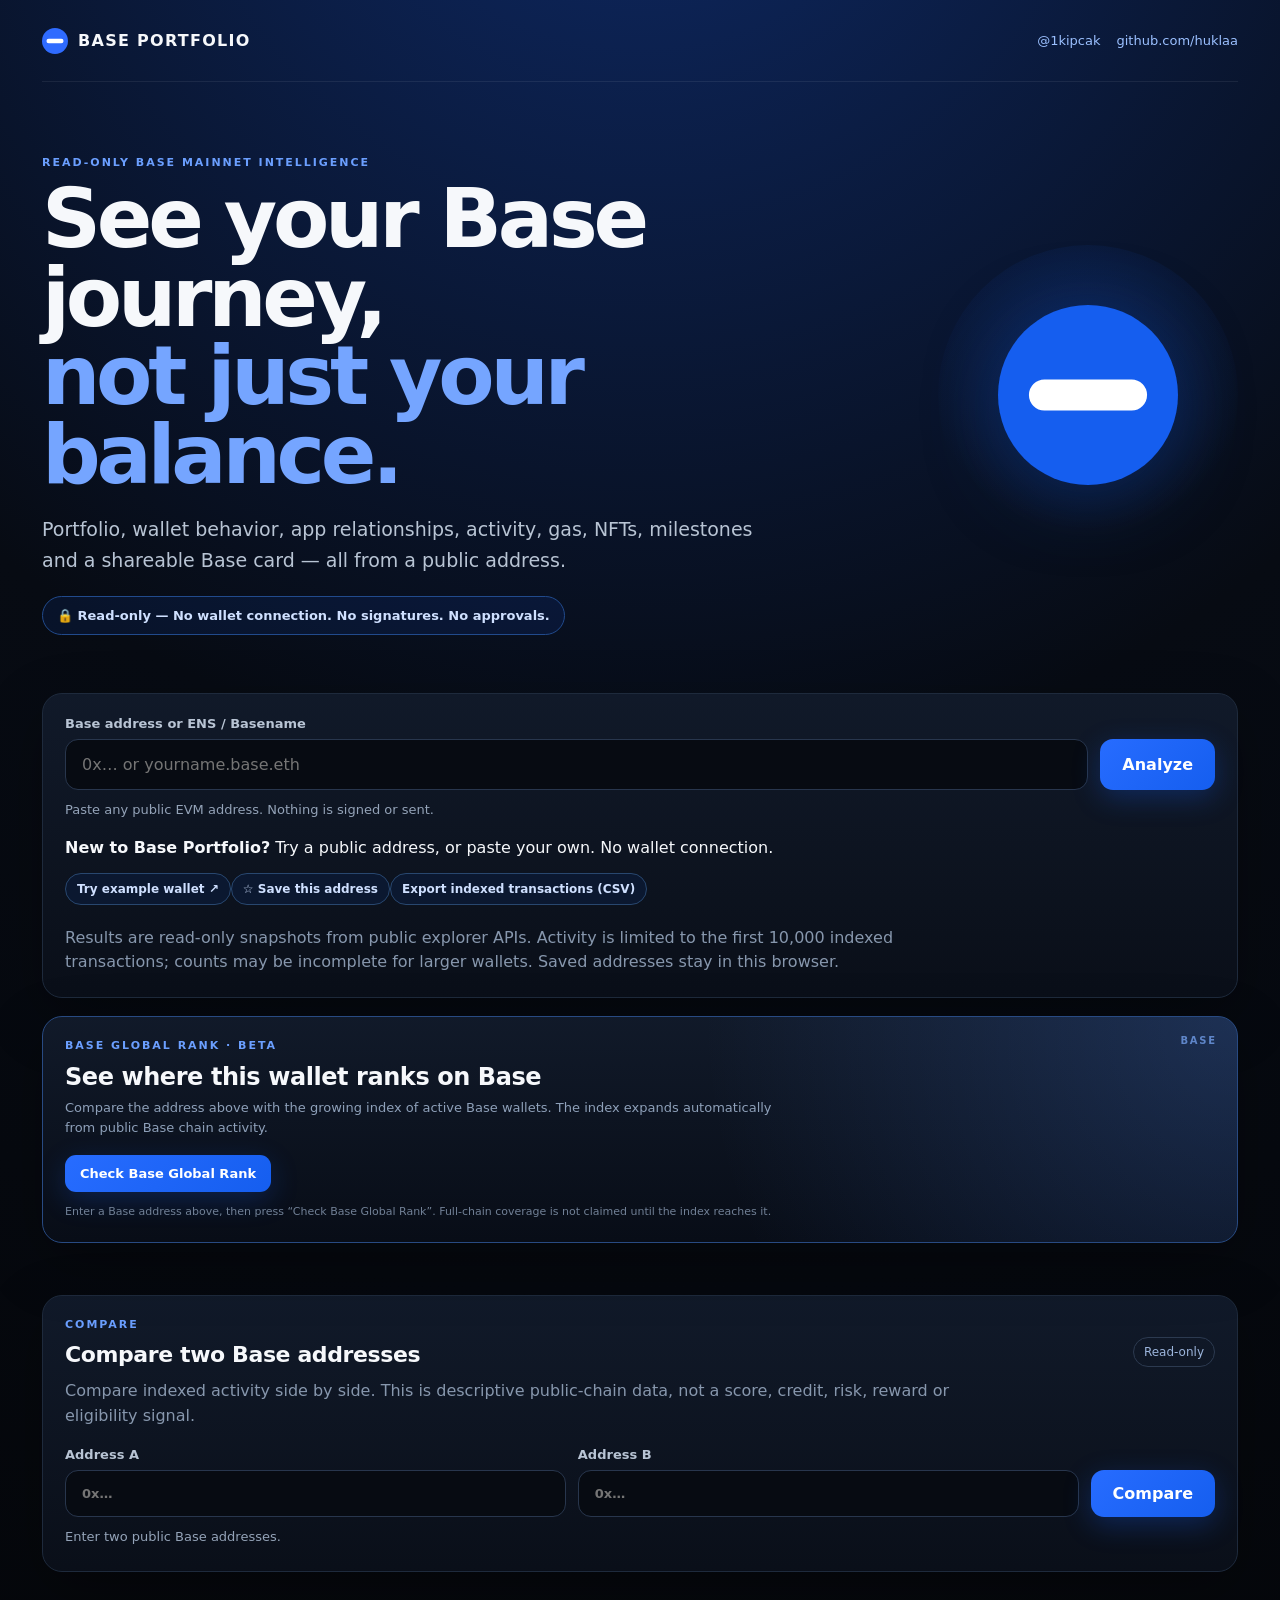
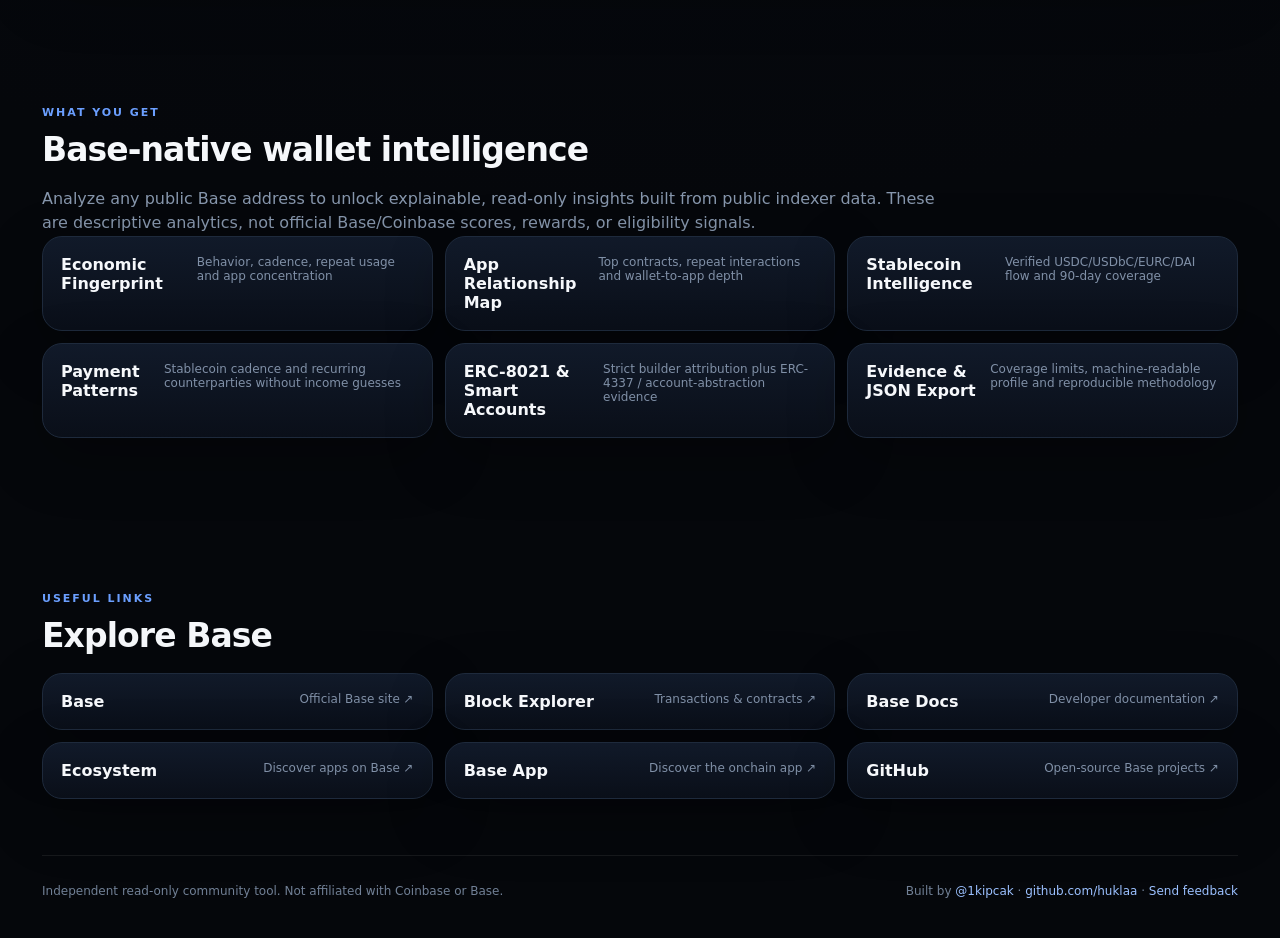
==== index.html @ 278ee993 "Enforce API deadlines even when fetch ignores cancellation" ====
<!doctype html>
<html lang="en">
<head>
  <meta charset="utf-8" />
  <meta name="viewport" content="width=device-width,initial-scale=1,viewport-fit=cover" />
  <meta name="color-scheme" content="dark" />
  <meta name="theme-color" content="#06090f" />
  <meta name="description" content="A read-only Base mainnet portfolio, activity and wallet-behavior explorer. No wallet connection, signatures, approvals, or transactions." />
<meta name="base:app_id" content="6a8c312c39d7d26f4bad1a4f" />
  <link rel="canonical" href="https://base-portfolio.xyz/" />
  <meta property="og:type" content="website" />
  <meta property="og:site_name" content="Base Portfolio" />
  <meta property="og:title" content="Base Portfolio — Your wallet. A clearer view." />
  <meta property="og:description" content="Read-only Base wallet analytics, tokenized stocks, DeFi positions, activity and economic fingerprint. No wallet connection required." />
  <meta property="og:url" content="https://base-portfolio.xyz/" />
  <meta property="og:image" content="https://opengraph.githubassets.com/1/huklaa/base-portfolio" />
  <meta property="og:image:width" content="1200" />
  <meta property="og:image:height" content="600" />
  <meta name="twitter:image" content="https://opengraph.githubassets.com/1/huklaa/base-portfolio" />
  <meta name="twitter:card" content="summary_large_image" />
  <meta name="twitter:title" content="Base Portfolio — Your wallet. A clearer view." />
  <meta name="twitter:description" content="Explore any public Base address, without connecting a wallet." />
  <title>Base Portfolio Explorer</title>
<link rel="stylesheet" href="./styles.css?v=20260821-1" />
  <link rel="stylesheet" href="./mobile.css?v=20260821-1" />
</head>
<body>
  <div class="page-shell">
    <header class="topbar">
      <a class="brand" href="./" aria-label="Base Portfolio Explorer home"><span class="base-mark" aria-hidden="true"><svg viewBox="0 0 32 32" focusable="false"><circle cx="16" cy="16" r="16" fill="currentColor"/><rect x="5.5" y="13.25" width="21" height="5.5" rx="2.75" fill="#ffffff"/></svg></span><span>BASE PORTFOLIO</span></a>
      <div class="creator-links">
        <a href="https://x.com/1kipcak" target="_blank" rel="noreferrer">@1kipcak</a>
        <a href="https://github.com/huklaa" target="_blank" rel="noreferrer">github.com/huklaa</a>
      </div>
    </header>

    <main>
      <section class="hero">
        <div class="hero-copy">
          <div class="eyebrow">READ-ONLY BASE MAINNET INTELLIGENCE</div>
          <h1>See your Base journey,<br><span>not just your balance.</span></h1>
          <p class="lead">Portfolio, wallet behavior, app relationships, activity, gas, NFTs, milestones and a shareable Base card — all from a public address.</p>
          <div class="trust-pill">🔒 Read-only — No wallet connection. No signatures. No approvals.</div>
        </div>
        <div class="hero-mark" aria-hidden="true"><svg class="hero-glyph" viewBox="0 0 32 32" focusable="false"><circle cx="16" cy="16" r="16" fill="currentColor"/><rect x="5.5" y="13.25" width="21" height="5.5" rx="2.75" fill="#ffffff"/></svg></div>
      </section>

      <section class="search-panel card">
        <label for="addressInput">Base address</label>
        <div class="search-row">
          <input id="addressInput" autocomplete="off" autocapitalize="none" autocorrect="off" spellcheck="false" inputmode="text" enterkeyhint="search" placeholder="0x…" aria-label="Base address" />
          <button id="analyzeBtn" class="primary">Analyze</button>
        </div>
        <div id="status" class="status">Paste any public EVM address. Nothing is signed or sent.</div>
      </section>

      <section class="tools-section" aria-labelledby="featureShowcaseTitle">
        <div class="section-heading"><div><div class="eyebrow">WHAT YOU GET</div><h2 id="featureShowcaseTitle">Base-native wallet intelligence</h2></div></div>
        <p class="section-intro">Analyze any public Base address to unlock explainable, read-only insights built from public indexer data. These are descriptive analytics, not official Base/Coinbase scores, rewards, or eligibility signals.</p>
        <div class="tools-grid">
          <article class="tool card"><strong>Economic Fingerprint</strong><span>Behavior, cadence, repeat usage and app concentration</span></article>
          <article class="tool card"><strong>App Relationship Map</strong><span>Top contracts, repeat interactions and wallet-to-app depth</span></article>
          <article class="tool card"><strong>Stablecoin Intelligence</strong><span>Verified USDC/USDbC/EURC/DAI flow and 90-day coverage</span></article>
          <article class="tool card"><strong>Payment Patterns</strong><span>Stablecoin cadence and recurring counterparties without income guesses</span></article>
          <article class="tool card"><strong>ERC-8021 & Smart Accounts</strong><span>Strict builder attribution plus ERC-4337 / account-abstraction evidence</span></article>
          <article class="tool card"><strong>Evidence & JSON Export</strong><span>Coverage limits, machine-readable profile and reproducible methodology</span></article>
        </div>
      </section>

      <section id="dashboard" class="dashboard hidden">
        <div class="section-heading">
          <div><div class="eyebrow">OVERVIEW</div><h2>Your Base snapshot</h2></div>
          <a id="explorerAddress" class="text-link" target="_blank" rel="noreferrer">Open in explorer ↗</a>
        </div>

        <div class="metric-grid">
          <article class="metric card"><span>Portfolio value</span><strong id="portfolioValue">—</strong><small id="portfolioSub">ETH + priced ERC-20</small></article>
          <article class="metric card"><span>Activity score</span><strong id="activityScore">—</strong><small id="activityLevel">Independent heuristic</small></article>
          <article class="metric card"><span>Transactions</span><strong id="txCount">—</strong><small>Up to 10,000 indexed txs</small></article>
          <article class="metric card"><span>Active days</span><strong id="activeDays">—</strong><small id="firstSeen">First activity —</small></article>
          <article class="metric card"><span>Contracts used</span><strong id="contractsUsed">—</strong><small>Unique contract destinations</small></article>
          <article class="metric card"><span>Estimated gas spent</span><strong id="gasSpent">—</strong><small id="gasUsd">Historical ETH amount</small></article>
        </div>

        <article class="card section-card fingerprint-card">
          <div class="card-head">
            <div><div class="eyebrow">BASE ECONOMIC FINGERPRINT</div><h3>How this wallet actually behaves</h3></div>
            <span id="walletArchetype" class="archetype-badge">—</span>
          </div>
          <p class="section-intro">An explainable, Base-native behavior profile derived only from public transaction history. It is not a credit, risk, reputation, reward or eligibility score.</p>
          <div class="fingerprint-layout">
            <div id="fingerprintBars" class="fingerprint-bars"></div>
            <div class="fingerprint-stats">
              <div><span>Repeat contract rate</span><strong id="repeatContractRate">—</strong><small>How often the wallet returns to apps it already used</small></div>
              <div><span>Top-app concentration</span><strong id="contractConcentration">—</strong><small>Share of contract interactions going to the #1 destination</small></div>
              <div><span>Activity cadence</span><strong id="activityCadence">—</strong><small>Average active days per month since first seen</small></div>
              <div><span>ERC-8021 signals</span><strong id="builderCodeSignals">—</strong><small>Strict exact-marker attribution transactions</small></div>
            </div>
          </div>
          <div class="fingerprint-bottom">
            <div><div class="eyebrow">EXPLAINABLE INSIGHTS</div><div id="economicInsights" class="insight-list"></div></div>
            <div><div class="eyebrow">APP RELATIONSHIP MAP</div><div id="appRelationships" class="relationship-list"></div></div>
          </div>
        </article>

        <div class="two-col">
          <article class="card section-card"><div class="card-head"><div><div class="eyebrow">PORTFOLIO</div><h3>Token breakdown</h3></div><span id="tokenCount" class="badge">0 assets</span></div><div id="tokenBreakdown" class="token-list"></div></article>
          <article class="card section-card"><div class="card-head"><div><div class="eyebrow">ALLOCATION</div><h3>Cost basis & target</h3></div></div><div class="form-grid"><label>Optional cost basis (USD)<input id="costBasis" type="number" min="0" step="0.01" placeholder="e.g. 1500" /></label><label>Target stablecoin allocation (%)<input id="targetStable" type="number" min="0" max="100" step="1" value="30" /></label></div><div class="allocation-stats"><div><span>P / L</span><strong id="pnlValue">—</strong></div><div><span>Current stablecoin share</span><strong id="stableShare">—</strong></div><div><span>Target difference</span><strong id="targetDiff">—</strong></div></div></article>
        </div>

        <article class="card section-card"><div class="card-head"><div><div class="eyebrow">WALLET ACTIVITY</div><h3>Latest Base transactions</h3></div><span class="badge">Latest 20</span></div><div class="activity-filters" id="activityFilters" aria-label="Transaction type filters"><button class="filter-btn active" data-filter="All" type="button">All</button><button class="filter-btn" data-filter="Transfer" type="button">Transfer</button><button class="filter-btn" data-filter="Swap" type="button">Swap</button><button class="filter-btn" data-filter="NFT" type="button">NFT</button><button class="filter-btn" data-filter="Contract interaction" type="button">Contract</button></div><div id="recentActivity" class="activity-list"></div></article>

        <div class="two-col">
          <article class="card section-card"><div class="card-head"><div><div class="eyebrow">JOURNEY</div><h3>Onchain timeline</h3></div></div><div id="timeline" class="timeline"></div></article>
          <article class="card section-card"><div class="card-head"><div><div class="eyebrow">NFTS</div><h3>Base collectibles</h3></div><span id="nftCount" class="badge">0 NFTs</span></div><div id="nftGrid" class="nft-grid"></div></article>
        </div>

        <article class="card section-card share-section"><div class="share-copy"><div class="eyebrow">SHARE</div><h3>Generate your Base Card</h3><p>Create a clean PNG summary of your Base activity and behavior fingerprint. The card contains public analytics only.</p><button id="downloadCard" class="primary">Download Base Card</button></div><canvas id="shareCanvas" width="1200" height="630" aria-label="Shareable Base activity card"></canvas></article>
      </section>

      <section class="tools-section"><div class="section-heading"><div><div class="eyebrow">USEFUL LINKS</div><h2>Explore Base</h2></div></div><div class="tools-grid"><a class="tool card" href="https://www.base.org/" target="_blank" rel="noreferrer"><strong>Base</strong><span>Official Base site ↗</span></a><a class="tool card" href="https://base.blockscout.com/" target="_blank" rel="noreferrer"><strong>Block Explorer</strong><span>Transactions & contracts ↗</span></a><a class="tool card" href="https://docs.base.org/" target="_blank" rel="noreferrer"><strong>Base Docs</strong><span>Developer documentation ↗</span></a><a class="tool card" href="https://www.base.org/ecosystem" target="_blank" rel="noreferrer"><strong>Ecosystem</strong><span>Discover apps on Base ↗</span></a><a class="tool card" href="https://www.base.org/" target="_blank" rel="noreferrer"><strong>Base App</strong><span>Discover the onchain app ↗</span></a><a class="tool card" href="https://github.com/base" target="_blank" rel="noreferrer"><strong>GitHub</strong><span>Open-source Base projects ↗</span></a></div></section>
    </main>

    <footer><span>Independent read-only community tool. Not affiliated with Coinbase or Base.</span><span>Built by <a href="https://x.com/1kipcak" target="_blank" rel="noreferrer">@1kipcak</a> · <a href="https://github.com/huklaa" target="_blank" rel="noreferrer">github.com/huklaa</a> · <a href="https://github.com/huklaa/base-portfolio/issues/new?template=product-feedback.yml" target="_blank" rel="noreferrer">Send feedback</a></span></footer>
  </div>
  <script src="./blockscout-rate-limit.js?v=20260822-1"></script>
  <script src="./api-fetch.js?v=20261010-1"></script>
  <script src="./app.js?v=20261010-verified-data-5"></script>
  <script src="./activity-filter.js?v=20260821-1"></script>
  <script src="./builder-attribution.js?v=20260821-1"></script>
  <script src="./behavior-delta.js?v=20260821-1"></script>
  <script src="./app-graph.js?v=20260821-1"></script>
  <script src="./stablecoin-flow.js?v=20260821-1"></script>
  <script src="./payment-patterns.js?v=20260821-1"></script>
  <script src="./smart-account.js?v=20260821-1"></script>
  <script src="./userop-attribution.js?v=20260821-1"></script>
  <script src="./evidence-coverage.js?v=20260821-1"></script>
  <script src="./public-export.js?v=20260821-1"></script>
  <script src="./share-tools.js?v=20261011-3"></script>
  <script src="./production-fixes.js?v=20260821-1"></script>
  <script src="./growth-tools.js?v=20261011-2"></script>
  <script src="./basename-search.js?v=20261011-2"></script>
  <script src="./activity-charts.js?v=20261011-3"></script>
  <script src="./tokenized-stocks.js?v=20261010-verified-data-5"></script>
  <script src="./defi-positions.js?v=20261010-verified-data-5"></script>
</body>
</html>
---- styles.css ----
:root{--bg:#06090f;--panel:#0d1320;--panel2:#111a2a;--line:#1e2a3c;--text:#f6f8fb;--muted:#94a3b8;--blue:#155eef;--blue2:#4f8cff;--green:#4ade80;--red:#fb7185;--shadow:0 20px 60px rgba(0,0,0,.28)}*{box-sizing:border-box}html{scroll-behavior:smooth;-webkit-tap-highlight-color:transparent;-webkit-text-size-adjust:100%}body{margin:0;background:radial-gradient(circle at 50% -10%,#0e2a68 0,#070b13 36%,#05070b 72%);color:var(--text);font-family:Inter,ui-sans-serif,system-ui,-apple-system,BlinkMacSystemFont,"Segoe UI",sans-serif;overscroll-behavior:none}.page-shell{max-width:1240px;margin:0 auto;padding:0 22px}.topbar{min-height:82px;display:flex;justify-content:space-between;align-items:center;border-bottom:1px solid rgba(255,255,255,.07)}a{color:inherit}.brand{display:flex;align-items:center;gap:10px;text-decoration:none;font-weight:900;letter-spacing:.08em}.base-mark{flex:0 0 auto;display:block;width:26px;height:26px;color:#2f6bff}.base-mark svg{display:block;width:100%;height:100%}.creator-links{display:flex;gap:16px;font-size:13px}.creator-links a,.text-link,footer a{color:#9bc0ff;text-decoration:none}.hero{display:grid;grid-template-columns:1.3fr .7fr;gap:44px;align-items:center;padding:74px 0 38px}.eyebrow{font-size:11px;letter-spacing:.18em;color:#6b9fff;font-weight:900;margin-bottom:11px;text-transform:uppercase}h1{font-size:clamp(44px,7vw,82px);line-height:.96;letter-spacing:-.052em;margin:0;max-width:850px;font-weight:800}h1 span{color:#75a5ff}h2{font-size:33px;margin:3px 0 0;letter-spacing:-.028em;font-weight:700}h3{font-size:22px;margin:2px 0 0;letter-spacing:-.018em;font-weight:700}.lead{font-size:19px;color:#b8c4d4;line-height:1.65;max-width:760px}.trust-pill{display:inline-flex;padding:11px 14px;border:1px solid #214a8c;border-radius:999px;background:rgba(21,94,239,.1);color:#cfe0ff;font-size:13px;font-weight:700}.hero-mark{justify-self:end;width:min(26vw,300px);aspect-ratio:1;display:grid;place-items:center;border-radius:50%;color:var(--blue);background:radial-gradient(circle at 50% 42%,rgba(21,94,239,.3),rgba(21,94,239,0) 70%)}.hero-glyph{display:block;width:60%;height:auto;filter:drop-shadow(0 14px 34px rgba(10,45,110,.5))}.card{background:linear-gradient(180deg,rgba(17,26,42,.98),rgba(10,15,25,.98));border:1px solid var(--line);border-radius:20px;box-shadow:var(--shadow)}.search-panel{padding:22px;margin:20px 0 52px}.search-panel label,.form-grid label{display:grid;gap:8px;font-size:13px;color:#b8c4d4;font-weight:700}.search-row{display:flex;gap:12px;margin-top:8px}input{width:100%;background:#070b12;color:#fff;border:1px solid #28364d;border-radius:13px;padding:15px 16px;font:inherit;outline:none}input:focus{border-color:#4f8cff;box-shadow:0 0 0 3px rgba(79,140,255,.12)}button{font:inherit;-webkit-user-select:none;user-select:none}.primary{border:0;border-radius:13px;padding:14px 22px;background:linear-gradient(135deg,#276cff,#155eef);color:#fff;font-weight:900;cursor:pointer;box-shadow:0 8px 28px rgba(21,94,239,.28);touch-action:manipulation;transition:transform 160ms ease-out}.primary:active{transform:scale(0.97)}.primary:disabled{opacity:.55;cursor:wait;transform:none}@media(hover:hover)and(pointer:fine){.primary:hover{box-shadow:0 12px 36px rgba(21,94,239,.36)}}.status{min-height:20px;margin-top:12px;color:var(--muted);font-size:13px}.status.error{color:#fda4af}.hidden{display:none}.section-heading,.card-head{display:flex;justify-content:space-between;align-items:end;gap:16px}.section-heading{margin:42px 0 18px}.metric-grid{display:grid;grid-template-columns:repeat(3,1fr);gap:14px}.metric{padding:20px}.metric span,.allocation-stats span,.fingerprint-stats span{display:block;color:#9facbf;font-size:13px}.metric strong{display:block;font-size:31px;margin:8px 0 5px;letter-spacing:-.04em}.metric small{color:#718096}.two-col{display:grid;grid-template-columns:1fr 1fr;gap:16px;margin-top:16px}.section-card{padding:22px;margin-top:16px}.badge{font-size:12px;border:1px solid #2c3a50;border-radius:999px;padding:7px 10px;color:#9cb5dc}.section-intro{color:#8797ad;line-height:1.55;margin:12px 0 0;max-width:900px}.fingerprint-card{background:radial-gradient(circle at 80% 0,rgba(21,94,239,.16),transparent 38%),linear-gradient(180deg,rgba(17,26,42,.98),rgba(9,14,24,.98));border-width:1.5px}.archetype-badge{font-size:13px;font-weight:900;border:1px solid #3567b8;border-radius:999px;padding:8px 12px;background:rgba(21,94,239,.14);color:#cfe0ff}.fingerprint-layout{display:grid;grid-template-columns:1fr 1.15fr;gap:22px;margin-top:22px}.fingerprint-bars{display:grid;gap:13px}.fingerprint-bar-row{display:grid;grid-template-columns:130px 1fr 44px;gap:10px;align-items:center}.fingerprint-bar-row span{font-size:12px;color:#a8b7cb}.fingerprint-track{height:10px;border-radius:999px;background:#07101d;border:1px solid #1c2a40;overflow:hidden}.fingerprint-fill{height:100%;border-radius:999px;background:linear-gradient(90deg,#155eef,#62a0ff)}.fingerprint-score{text-align:right;font-size:12px;font-weight:900;color:#d8e7ff}.fingerprint-stats{display:grid;grid-template-columns:1fr 1fr;gap:10px}.fingerprint-stats>div{background:#080d16;border:1px solid #19243a;border-radius:14px;padding:14px}.fingerprint-stats strong{display:block;font-size:22px;margin:6px 0 3px}.fingerprint-stats small{font-size:11px;color:#6f7e93;line-height:1.35}.fingerprint-bottom{display:grid;grid-template-columns:1fr 1fr;gap:24px;margin-top:22px;padding-top:20px;border-top:1px solid #18243a}.insight-list,.relationship-list{display:grid;gap:9px}.insight{display:flex;gap:10px;align-items:flex-start;background:#080d16;border:1px solid #18243a;border-radius:13px;padding:12px;color:#aebbd0;font-size:13px;line-height:1.45}.insight-mark{color:#6ea1ff;font-weight:900}.relationship{display:grid;grid-template-columns:1fr auto;gap:12px;align-items:center;padding:11px 0;border-bottom:1px solid #182235}.relationship strong{display:block;font-size:13px}.relationship small{display:block;color:#738196;margin-top:3px}.relationship-count{font-size:12px;font-weight:900;color:#9bc0ff;background:#0a1830;border:1px solid #213b66;border-radius:999px;padding:6px 8px}.token-list{margin-top:16px;display:grid;gap:10px}.token-row{display:grid;grid-template-columns:minmax(150px,1.3fr) .7fr .8fr;gap:12px;align-items:center;padding:12px 0;border-bottom:1px solid #182235}.token-main{display:flex;gap:10px;align-items:center}.token-icon{width:34px;height:34px;border-radius:50%;background:#16213a;object-fit:cover}.token-icon-fallback{display:grid;place-items:center;color:#80a8ff;font-weight:900}.token-name strong{display:block;font-size:14px}.token-name small,.muted{color:#748196;font-size:12px}.token-value{text-align:right;font-weight:800}.token-bar-wrap{display:flex;align-items:center;gap:10px;color:#98a6ba;font-size:12px}.token-bar{height:7px;background:#155eef;border-radius:999px;min-width:2px}.form-grid{display:grid;grid-template-columns:1fr 1fr;gap:12px;margin-top:18px}.allocation-stats{display:grid;grid-template-columns:repeat(3,1fr);gap:10px;margin-top:16px}.allocation-stats>div{background:#080d16;border:1px solid #19243a;border-radius:14px;padding:14px}.allocation-stats strong{display:block;margin-top:7px}.positive{color:var(--green)!important}.negative{color:var(--red)!important}.activity-list{margin-top:15px}.activity-row{display:grid;grid-template-columns:120px 1fr 150px 100px;gap:14px;align-items:center;padding:14px 0;border-bottom:1px solid #182235}.activity-type{display:inline-flex;width:max-content;font-size:12px;font-weight:900;padding:6px 9px;border-radius:999px;border:1px solid #28476f;background:#0b1a30;color:#a9c9ff}.activity-method{color:#b6c1d1;white-space:nowrap;overflow:hidden;text-overflow:ellipsis}.activity-date{color:#7f8ca1;font-size:12px}.tx-link{text-align:center;color:#d7e6ff;text-decoration:none;font-size:12px;font-weight:800;border:1px solid #28476f;border-radius:9px;padding:7px 8px;background:#0b1830}.timeline{position:relative;margin-top:18px;padding-left:23px}.timeline:before{content:"";position:absolute;left:6px;top:5px;bottom:5px;width:2px;background:#213252}.timeline-item{position:relative;padding:0 0 24px}.timeline-item:before{content:"";position:absolute;left:-22px;top:4px;width:12px;height:12px;border-radius:50%;background:#4f8cff;box-shadow:0 0 0 4px #101a2b}.timeline-item strong{display:block}.timeline-item small{color:#7f8ca1}.nft-grid{display:grid;grid-template-columns:repeat(3,1fr);gap:10px;margin-top:18px;max-height:520px;overflow:auto}.nft-card{background:#080d16;border:1px solid #19243a;border-radius:14px;overflow:hidden}.nft-card img{width:100%;aspect-ratio:1;object-fit:cover;background:#111827}.nft-meta{padding:9px}.nft-meta strong{display:block;font-size:12px;white-space:nowrap;overflow:hidden;text-overflow:ellipsis}.nft-meta small{font-size:10px;color:#78859a}.empty{padding:24px;color:#758398;text-align:center;border:1px dashed #263249;border-radius:14px;margin-top:16px}.share-section{display:grid;grid-template-columns:.65fr 1.35fr;gap:20px;align-items:center;margin-top:16px}.share-copy p{color:#91a0b5;line-height:1.55}#shareCanvas{width:100%;border-radius:18px;border:1px solid #26344c;background:#0a1020}.tools-section{padding:56px 0}.tools-grid{display:grid;grid-template-columns:repeat(3,1fr);gap:12px}.tool{display:flex;justify-content:space-between;gap:12px;padding:18px;text-decoration:none;transition:transform 200ms ease-out,border-color 200ms ease-out}@media(hover:hover)and(pointer:fine){.tool:hover{transform:translateY(-3px);border-color:#4872c4}}.tool span{color:#8090a7;font-size:12px}footer{display:flex;justify-content:space-between;gap:20px;border-top:1px solid rgba(255,255,255,.07);padding:28px 0 40px;color:#718096;font-size:12px}@media(max-width:850px){.hero{grid-template-columns:1fr;padding-top:45px}.hero-mark{display:none}.metric-grid{grid-template-columns:repeat(2,1fr)}.two-col,.share-section,.fingerprint-layout,.fingerprint-bottom{grid-template-columns:1fr}.tools-grid{grid-template-columns:1fr 1fr}.activity-row{grid-template-columns:100px 1fr 96px}.activity-date{display:none}}@media(max-width:560px){.page-shell{padding:0 14px}.topbar{align-items:flex-start;flex-direction:column;justify-content:center;gap:8px}.creator-links{font-size:11px}.hero{padding-top:38px}.lead{font-size:16px}.search-row{flex-direction:column}.metric-grid{grid-template-columns:1fr 1fr}.metric strong{font-size:25px}.two-col{gap:0}.form-grid,.allocation-stats,.fingerprint-stats{grid-template-columns:1fr}.fingerprint-bar-row{grid-template-columns:100px 1fr 38px}.token-row{grid-template-columns:1fr auto}.token-bar-wrap{grid-column:1/-1}.nft-grid{grid-template-columns:repeat(2,1fr)}.tools-grid{grid-template-columns:1fr}.activity-row{grid-template-columns:80px 1fr 78px;gap:8px}.section-heading{align-items:flex-start}.section-card{padding:16px}.metric{padding:15px}.share-section{padding:16px}footer{flex-direction:column}}
---- mobile.css ----
/* Mobile-first usability overrides. Kept separate so the desktop visual system stays unchanged. */
@media (max-width: 700px){
  html{scroll-padding-top:12px}
  body{-webkit-text-size-adjust:100%;overflow-x:hidden}
  .page-shell{padding-left:max(14px,env(safe-area-inset-left));padding-right:max(14px,env(safe-area-inset-right))}
  .topbar{padding-top:max(12px,env(safe-area-inset-top));min-height:72px}
  .creator-links{width:100%;flex-wrap:wrap;gap:8px 14px}
  .creator-links a{min-height:32px;display:inline-flex;align-items:center}

  .hero{padding:32px 0 24px}
  h1{font-size:clamp(40px,13vw,58px);line-height:.96}
  h2{font-size:28px}
  h3{font-size:21px}
  .lead{line-height:1.55}
  .trust-pill{max-width:100%;border-radius:16px;line-height:1.4}

  .search-panel{position:relative;padding:16px;margin:12px 0 34px}
  .search-row{gap:9px}
  input{min-height:48px;font-size:16px}
  .primary{min-height:48px;touch-action:manipulation}
  .status{line-height:1.45}

  .section-heading,.card-head{align-items:flex-start;flex-wrap:wrap}
  .card-head .badge,.archetype-badge{max-width:100%;white-space:normal;line-height:1.25}
  .section-intro{font-size:13px}
  .tools-section{padding:34px 0}
  .tool{min-height:72px;align-items:flex-start}

  .metric-grid{grid-template-columns:1fr 1fr;gap:9px}
  .metric{min-width:0}
  .metric strong{overflow-wrap:anywhere}
  .fingerprint-bar-row{grid-template-columns:88px minmax(0,1fr) 34px;gap:7px}
  .fingerprint-bar-row span{overflow-wrap:anywhere}
  .fingerprint-stats>div,.allocation-stats>div{min-width:0}

  .activity-filters{display:flex!important;flex-wrap:nowrap!important;overflow-x:auto;overscroll-behavior-x:contain;scrollbar-width:none;padding:2px 2px 8px;margin-left:-2px;margin-right:-2px;-webkit-overflow-scrolling:touch}
  .activity-filters::-webkit-scrollbar{display:none}
  .filter-btn{flex:0 0 auto;min-height:40px;padding:8px 14px!important;touch-action:manipulation}
  .activity-row{grid-template-columns:minmax(78px,auto) minmax(0,1fr) auto;gap:8px;padding:13px 0}
  .activity-type{max-width:112px;white-space:normal;line-height:1.2}
  .activity-method{white-space:normal;overflow-wrap:anywhere;line-height:1.35}
  .activity-date{display:none}
  .tx-link{min-height:40px;display:inline-flex;align-items:center;justify-content:center;white-space:nowrap;padding:8px 9px}

  .token-row{grid-template-columns:minmax(0,1fr) auto}
  .token-main,.token-name{min-width:0}
  .token-name strong,.token-name small{overflow-wrap:anywhere}
  .token-value{white-space:nowrap}
  .relationship{grid-template-columns:minmax(0,1fr) auto}
  .relationship strong,.relationship small{overflow-wrap:anywhere}

  .nft-grid{max-height:none;overflow:visible}
  .share-section{gap:14px}
  #shareCanvas{display:block;max-width:100%;height:auto}
  .export-actions{display:grid!important;grid-template-columns:1fr!important}
  .export-actions>*{width:100%;min-height:46px;justify-content:center;text-align:center}
  .export-preview{max-height:220px!important;font-size:11px!important}

  footer{padding-bottom:max(34px,env(safe-area-inset-bottom))}
}

@media (max-width: 390px){
  .metric-grid{grid-template-columns:1fr}
  .activity-row{grid-template-columns:1fr auto}
  .activity-type{grid-column:1/-1}
  .tx-link{grid-column:2;grid-row:2}
  .fingerprint-bar-row{grid-template-columns:78px minmax(0,1fr) 30px}
}
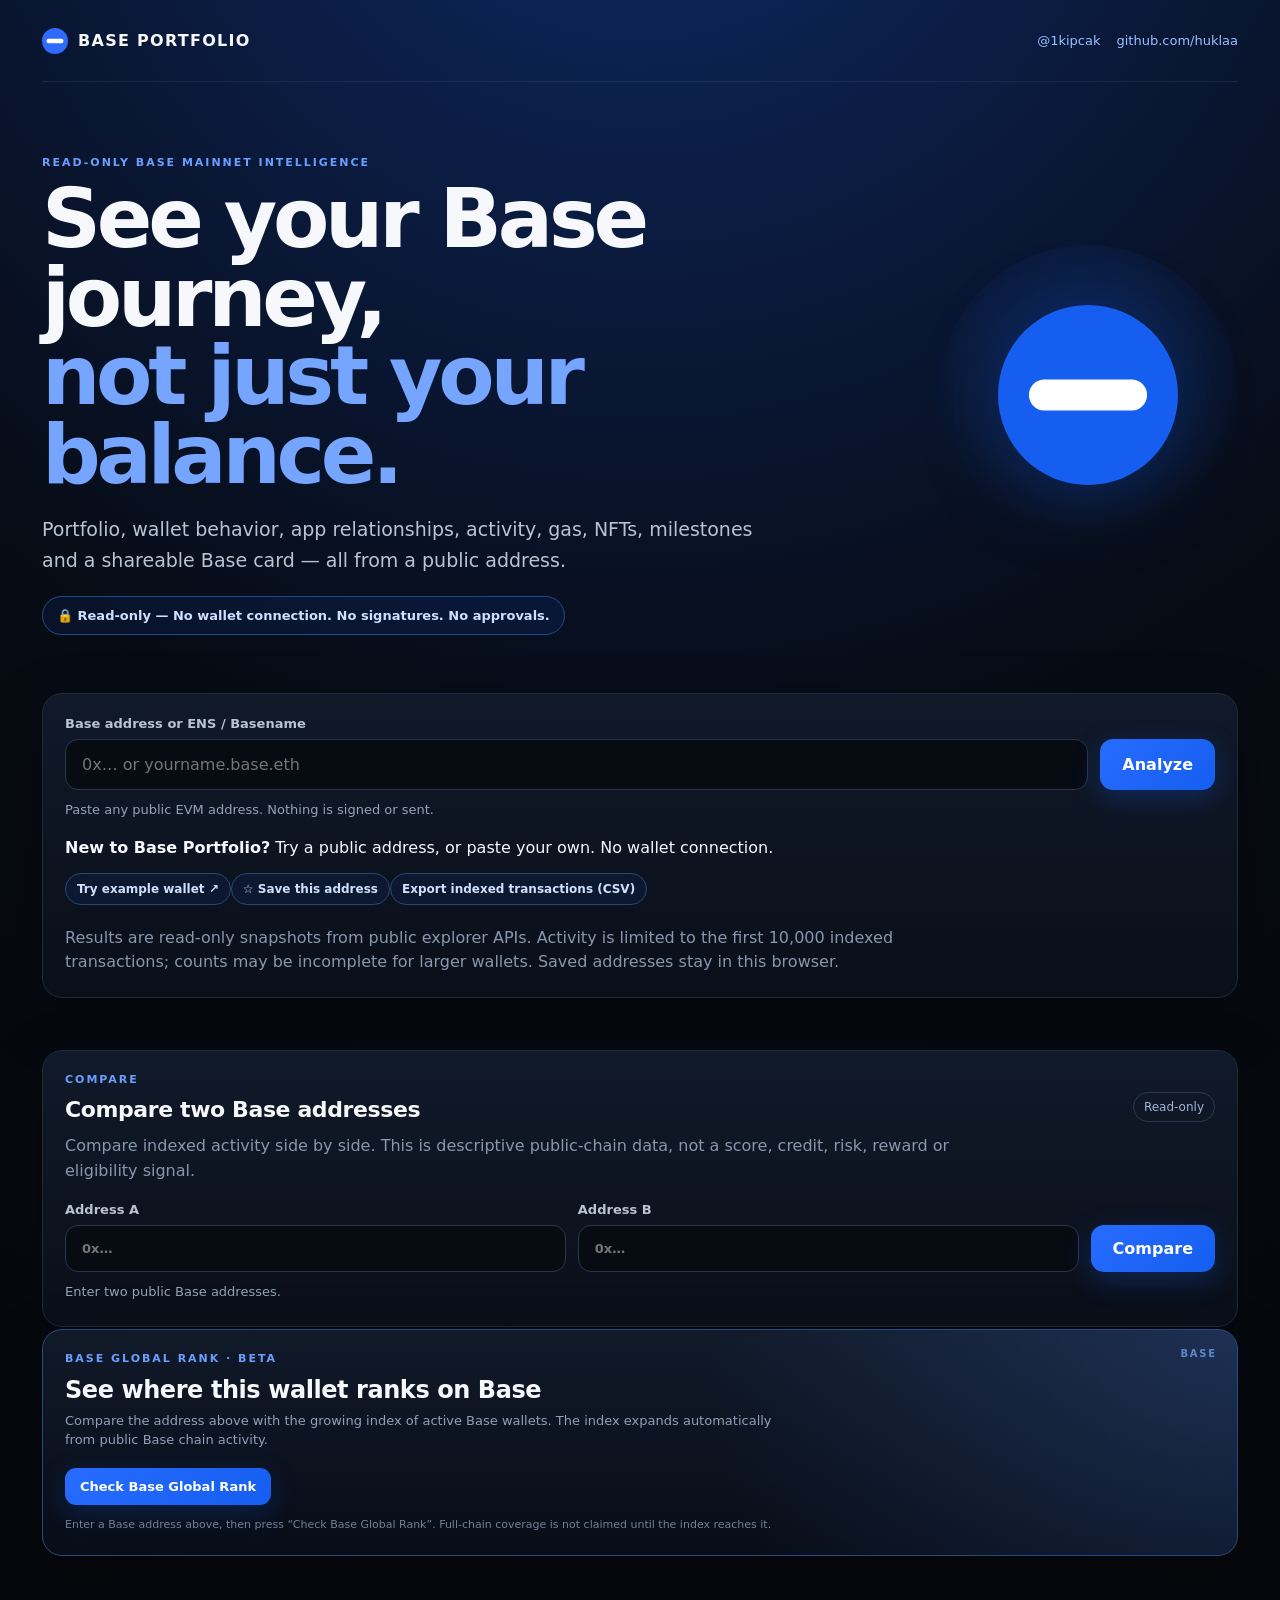
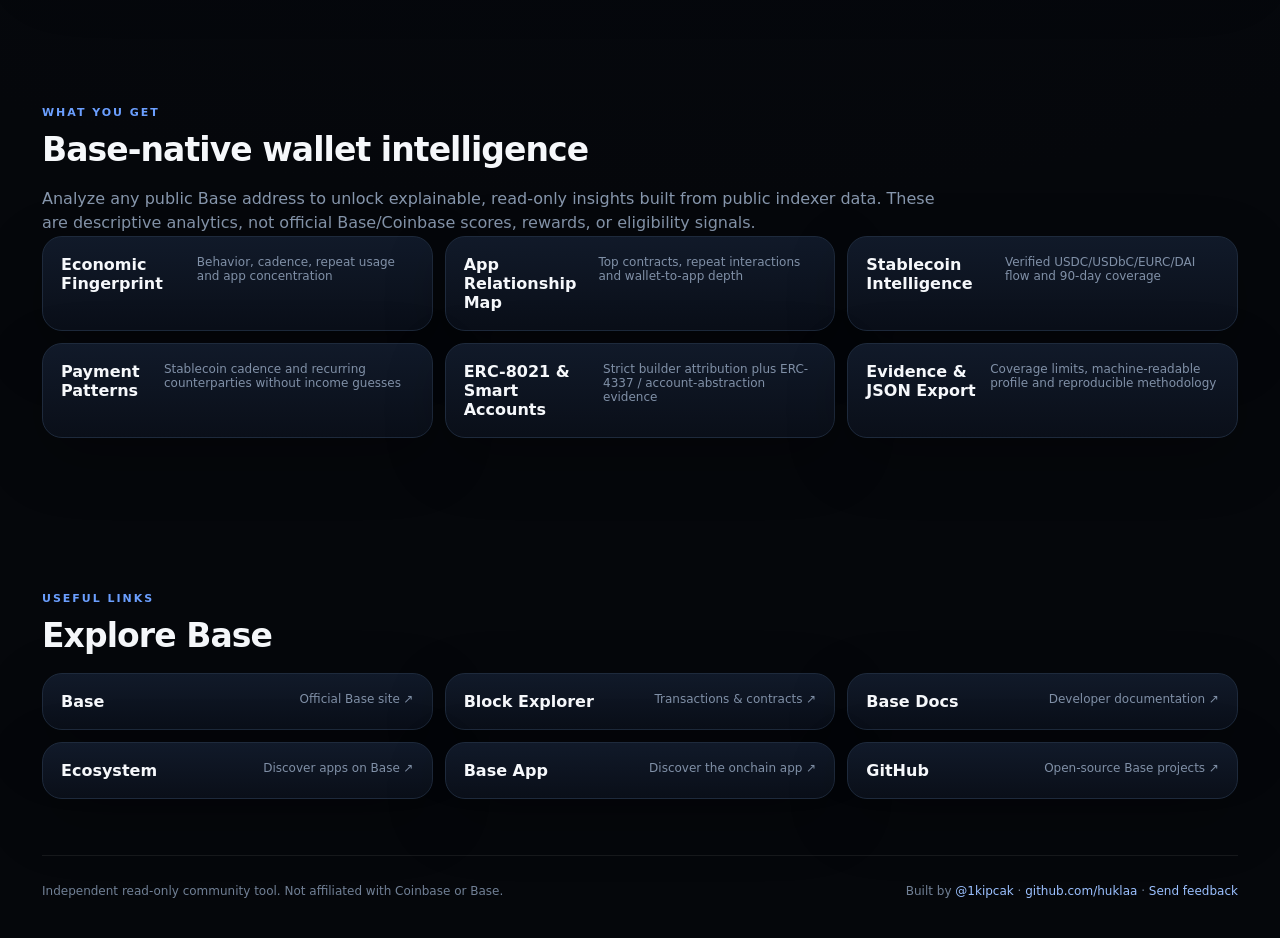
==== commit a418fd2e: "fix: release canceled explorer requests and support authenticated Base API" ====
--- a/index.html
+++ b/index.html
@@ -123,9 +123,9 @@
 
     <footer><span>Independent read-only community tool. Not affiliated with Coinbase or Base.</span><span>Built by <a href="https://x.com/1kipcak" target="_blank" rel="noreferrer">@1kipcak</a> · <a href="https://github.com/huklaa" target="_blank" rel="noreferrer">github.com/huklaa</a> · <a href="https://github.com/huklaa/base-portfolio/issues/new?template=product-feedback.yml" target="_blank" rel="noreferrer">Send feedback</a></span></footer>
   </div>
-  <script src="./blockscout-rate-limit.js?v=20260822-1"></script>
-  <script src="./api-fetch.js?v=20261010-1"></script>
-  <script src="./app.js?v=20261010-verified-data-5"></script>
+  <script src="./blockscout-rate-limit.js?v=20261011-1"></script>
+  <script src="./api-fetch.js?v=20261010-2"></script>
+  <script src="./app.js?v=20261010-verified-data-6"></script>
   <script src="./activity-filter.js?v=20260821-1"></script>
   <script src="./builder-attribution.js?v=20260821-1"></script>
   <script src="./behavior-delta.js?v=20260821-1"></script>
@@ -136,7 +136,7 @@
   <script src="./userop-attribution.js?v=20260821-1"></script>
   <script src="./evidence-coverage.js?v=20260821-1"></script>
   <script src="./public-export.js?v=20260821-1"></script>
-  <script src="./share-tools.js?v=20261011-3"></script>
+  <script src="./share-tools.js?v=20261011-4"></script>
   <script src="./production-fixes.js?v=20260821-1"></script>
   <script src="./growth-tools.js?v=20261011-2"></script>
   <script src="./basename-search.js?v=20261011-2"></script>
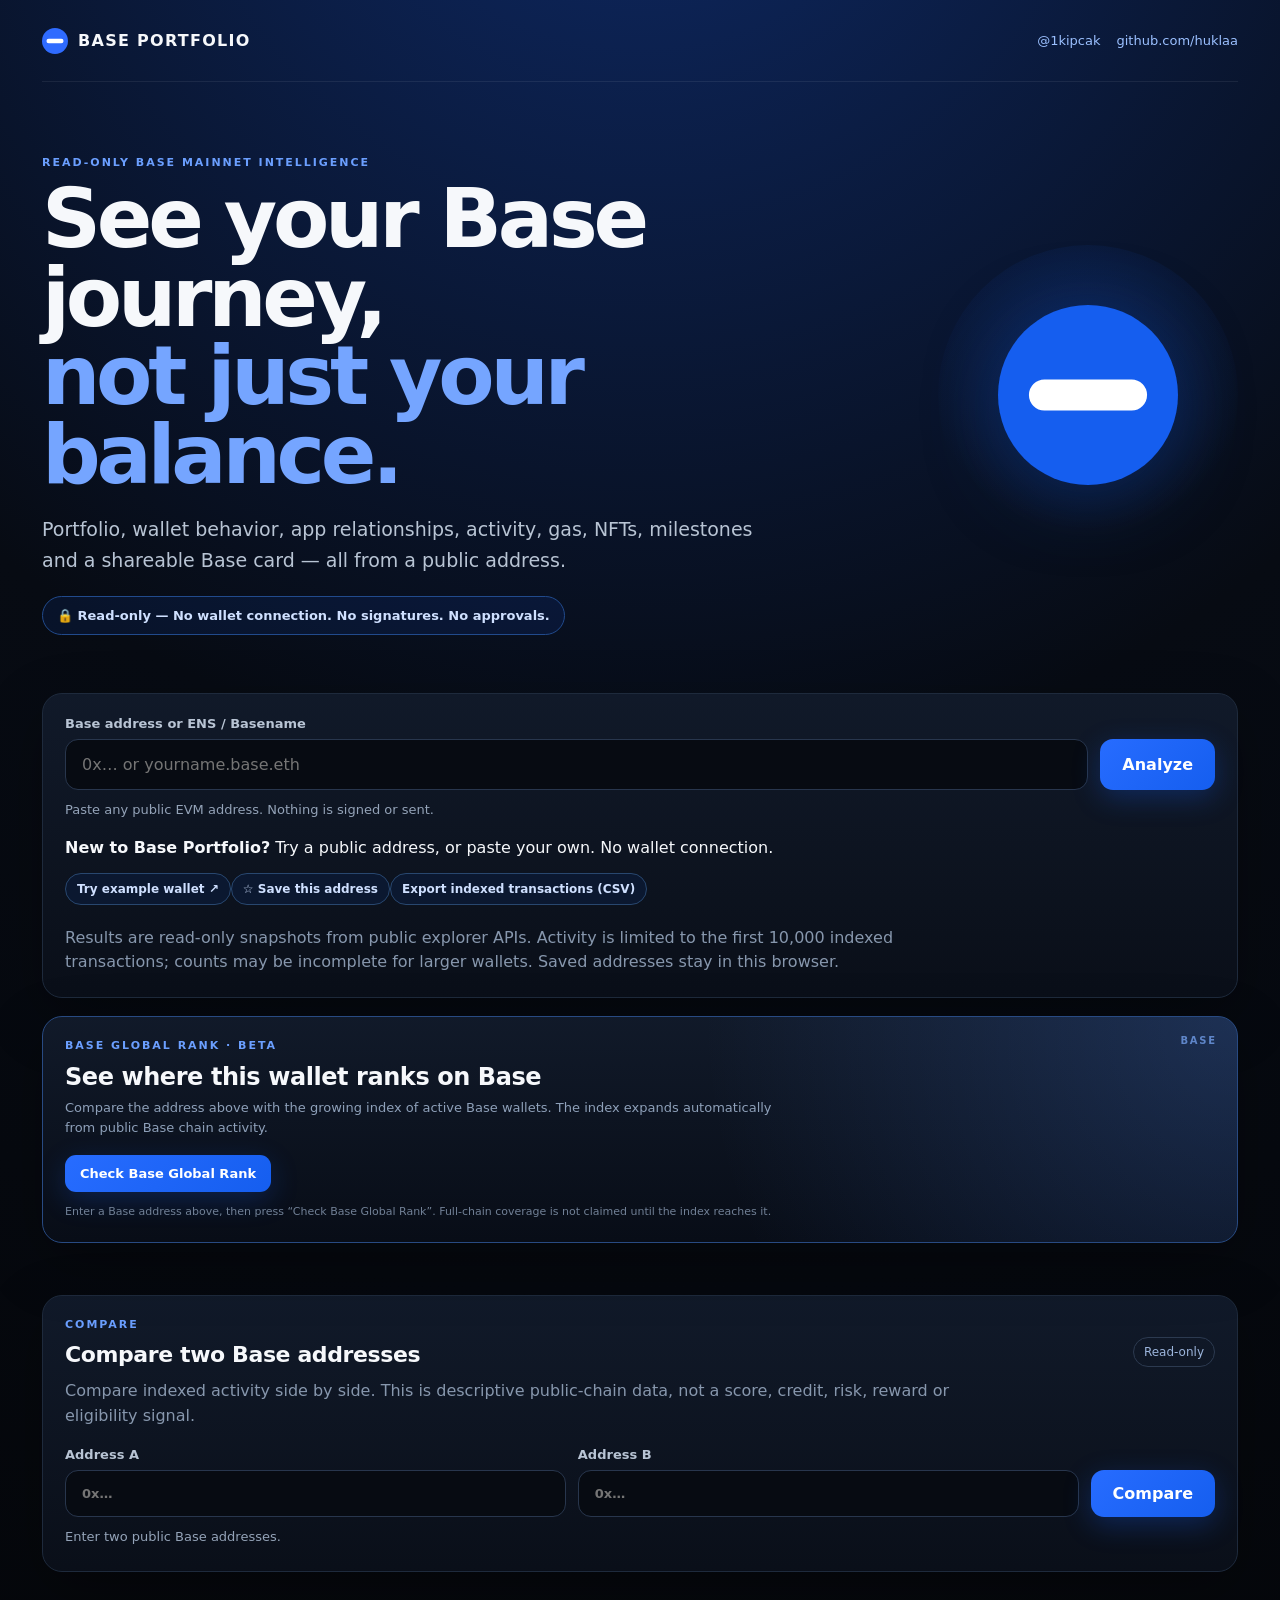
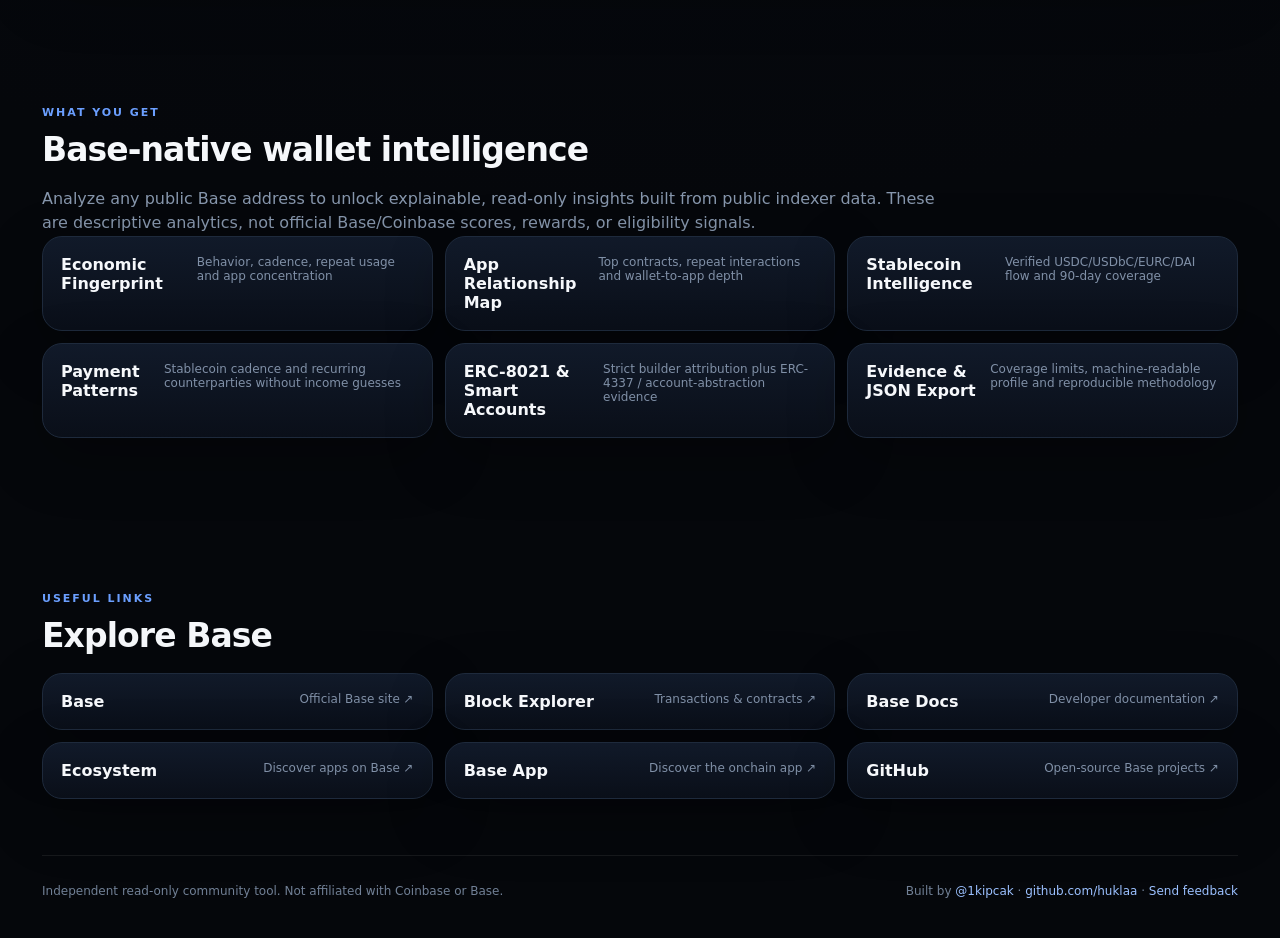
==== commit 9e283c3b: "Add authenticated Base HyperSync history with validated pagination" ====
--- a/index.html
+++ b/index.html
@@ -124,8 +124,8 @@
     <footer><span>Independent read-only community tool. Not affiliated with Coinbase or Base.</span><span>Built by <a href="https://x.com/1kipcak" target="_blank" rel="noreferrer">@1kipcak</a> · <a href="https://github.com/huklaa" target="_blank" rel="noreferrer">github.com/huklaa</a> · <a href="https://github.com/huklaa/base-portfolio/issues/new?template=product-feedback.yml" target="_blank" rel="noreferrer">Send feedback</a></span></footer>
   </div>
   <script src="./blockscout-rate-limit.js?v=20261011-1"></script>
-  <script src="./api-fetch.js?v=20261010-2"></script>
-  <script src="./app.js?v=20261010-verified-data-6"></script>
+  <script src="./api-fetch.js?v=20261011-2"></script>
+  <script src="./app.js?v=20261011-2"></script>
   <script src="./activity-filter.js?v=20260821-1"></script>
   <script src="./builder-attribution.js?v=20260821-1"></script>
   <script src="./behavior-delta.js?v=20260821-1"></script>
@@ -136,7 +136,7 @@
   <script src="./userop-attribution.js?v=20260821-1"></script>
   <script src="./evidence-coverage.js?v=20260821-1"></script>
   <script src="./public-export.js?v=20260821-1"></script>
-  <script src="./share-tools.js?v=20261011-4"></script>
+  <script src="./share-tools.js?v=20261011-5"></script>
   <script src="./production-fixes.js?v=20260821-1"></script>
   <script src="./growth-tools.js?v=20261011-2"></script>
   <script src="./basename-search.js?v=20261011-2"></script>
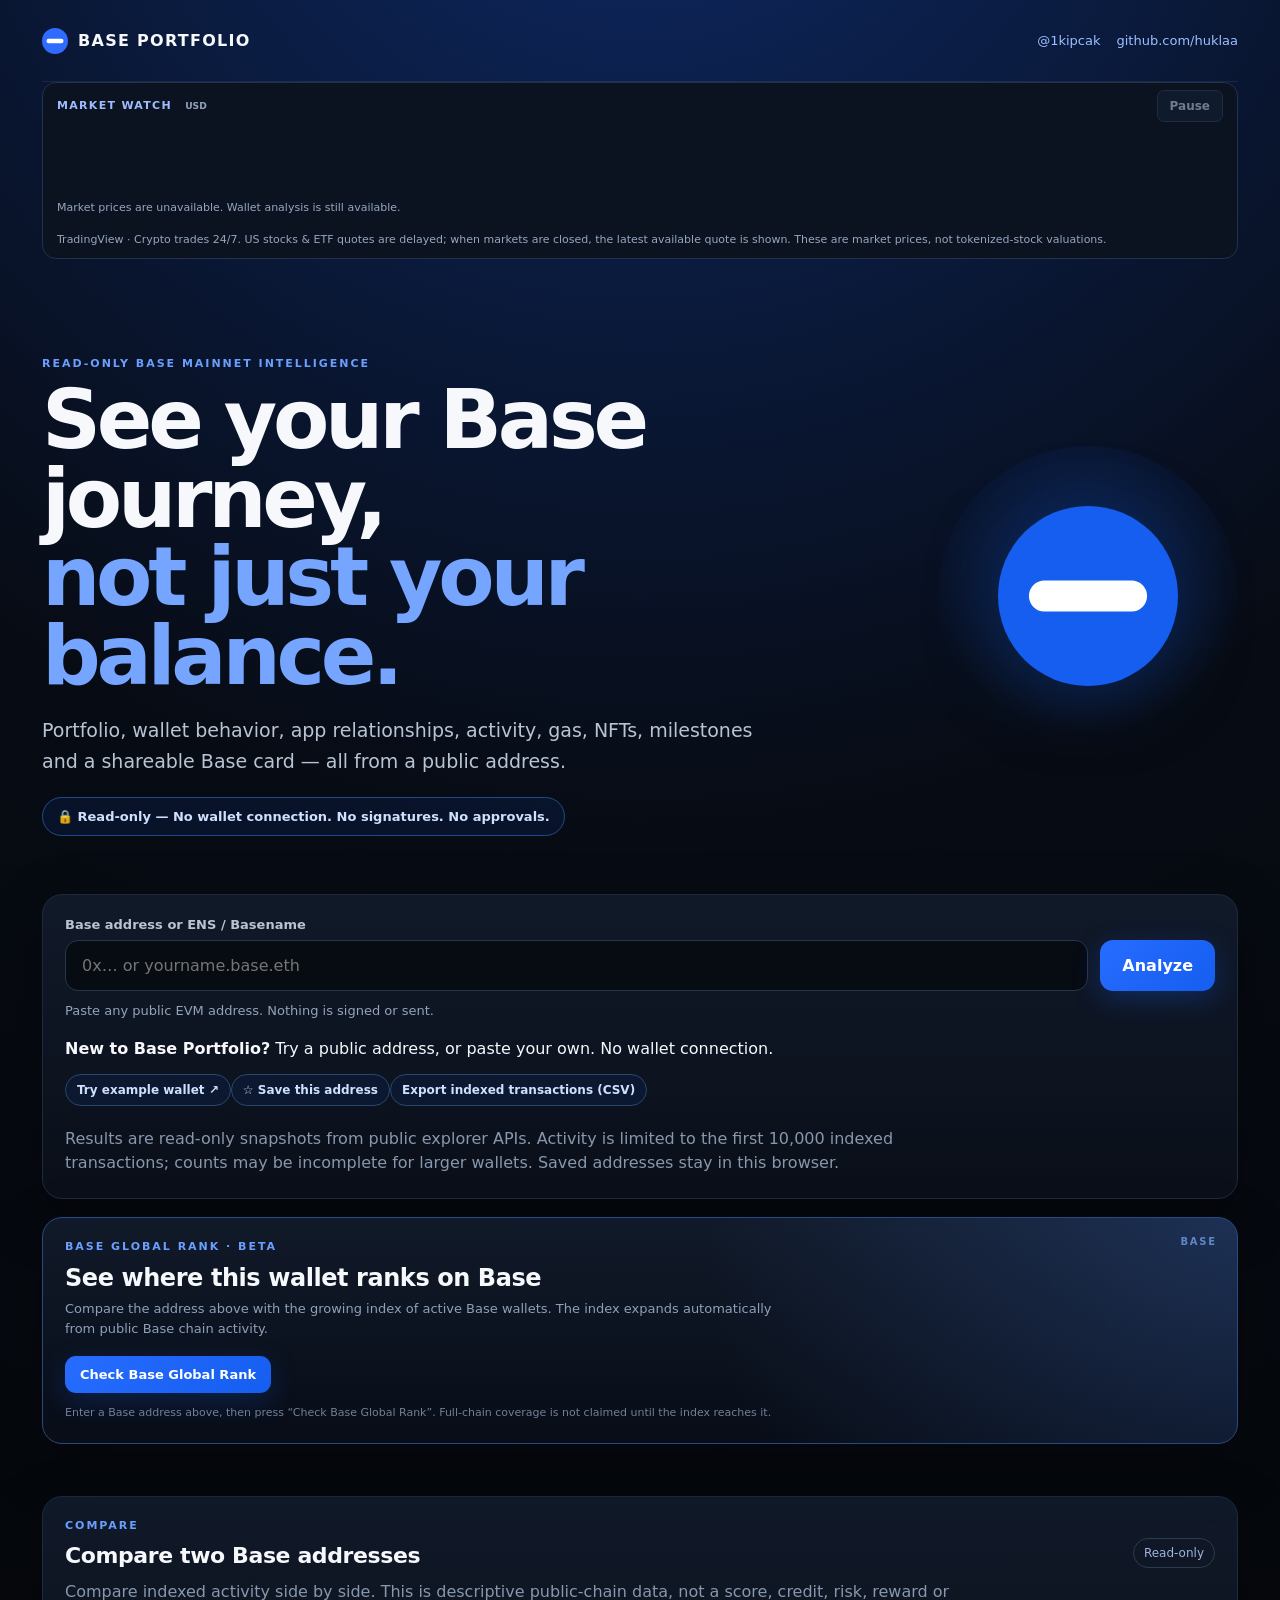
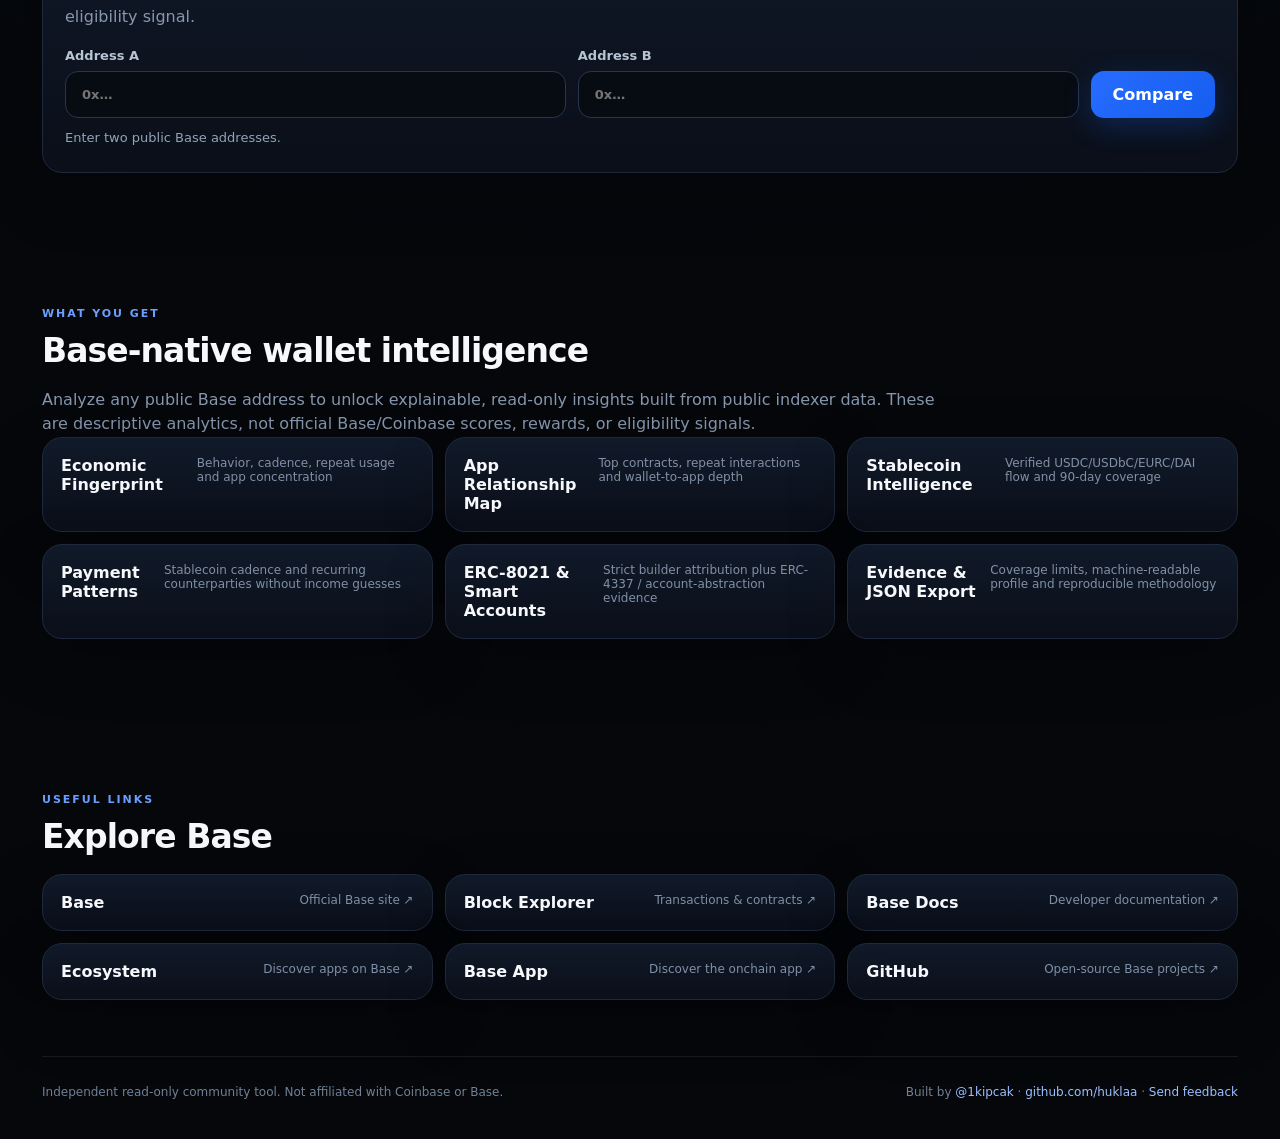
==== commit c00cdd89: "Add TradingView market ticker with pause and delayed quote disclosure" ====
--- a/index.html
+++ b/index.html
@@ -23,6 +23,8 @@
   <title>Base Portfolio Explorer</title>
 <link rel="stylesheet" href="./styles.css?v=20260821-1" />
   <link rel="stylesheet" href="./mobile.css?v=20260821-1" />
+  <link rel="stylesheet" href="./market-ticker.css?v=20261011-1" />
+  <script defer src="./market-ticker.js?v=20261011-1"></script>
 </head>
 <body>
   <div class="page-shell">
@@ -33,6 +35,14 @@
         <a href="https://github.com/huklaa" target="_blank" rel="noreferrer">github.com/huklaa</a>
       </div>
     </header>
+
+    <section class="market-ticker" aria-label="Market prices" aria-describedby="marketTickerNote">
+      <div class="market-ticker-heading"><span>MARKET WATCH <small>USD</small></span><button id="marketTickerToggle" type="button" aria-pressed="false" disabled>Pause</button></div>
+      <div id="marketTickerHost"><tv-ticker-tape id="marketTape" symbols="COINBASE:BTCUSD,COINBASE:ETHUSD,COINBASE:LINKUSD,NASDAQ:TSLA,NASDAQ:NVDA,NASDAQ:QQQ" theme="dark" hide-chart item-size="compact"></tv-ticker-tape></div>
+      <p id="marketTickerStatus" role="status">Loading market prices…</p>
+      <p id="marketTickerNote">TradingView · Crypto trades 24/7. US stocks &amp; ETF quotes are delayed; when markets are closed, the latest available quote is shown. These are market prices, not tokenized-stock valuations.</p>
+      <noscript>Enable JavaScript to view market prices.</noscript>
+    </section>
 
     <main>
       <section class="hero">
@@ -124,8 +134,8 @@
     <footer><span>Independent read-only community tool. Not affiliated with Coinbase or Base.</span><span>Built by <a href="https://x.com/1kipcak" target="_blank" rel="noreferrer">@1kipcak</a> · <a href="https://github.com/huklaa" target="_blank" rel="noreferrer">github.com/huklaa</a> · <a href="https://github.com/huklaa/base-portfolio/issues/new?template=product-feedback.yml" target="_blank" rel="noreferrer">Send feedback</a></span></footer>
   </div>
   <script src="./blockscout-rate-limit.js?v=20261011-1"></script>
-  <script src="./api-fetch.js?v=20261011-2"></script>
-  <script src="./app.js?v=20261011-2"></script>
+  <script src="./api-fetch.js?v=20261011-5"></script>
+  <script src="./app.js?v=20261011-4"></script>
   <script src="./activity-filter.js?v=20260821-1"></script>
   <script src="./builder-attribution.js?v=20260821-1"></script>
   <script src="./behavior-delta.js?v=20260821-1"></script>
@@ -135,7 +145,7 @@
   <script src="./smart-account.js?v=20260821-1"></script>
   <script src="./userop-attribution.js?v=20260821-1"></script>
   <script src="./evidence-coverage.js?v=20260821-1"></script>
-  <script src="./public-export.js?v=20260821-1"></script>
+  <script src="./public-export.js?v=20261011-1"></script>
   <script src="./share-tools.js?v=20261011-5"></script>
   <script src="./production-fixes.js?v=20260821-1"></script>
   <script src="./growth-tools.js?v=20261011-2"></script>
--- a/market-ticker.css
+++ b/market-ticker.css
@@ -0,0 +1 @@
+.market-ticker{margin:0 0 24px;border:1px solid #22314c;border-radius:14px;background:#0b1220;min-width:0;max-width:100%;overflow:hidden}.market-ticker-heading{display:flex;align-items:center;justify-content:space-between;padding:7px 14px;color:#9ebcff;font:800 11px/1.4 system-ui;letter-spacing:1.3px}.market-ticker-heading small{margin-left:8px;color:#93a3bb;letter-spacing:0}.market-ticker-heading button{background:#14243b;color:#d4e4ff;border:1px solid #354761;border-radius:7px;padding:6px 12px;min-height:32px;cursor:pointer;font:600 12px system-ui;letter-spacing:0}.market-ticker-heading button:focus-visible{outline:2px solid #70a4ff;outline-offset:2px}.market-ticker-heading button:disabled{opacity:.5;cursor:default}#marketTickerHost{min-height:66px;width:100%;min-width:0}#marketTape{display:block;width:100%;min-width:0}#marketTape:not(:defined){display:none}#marketTickerStatus,#marketTickerNote{margin:0;padding:5px 14px 10px;color:#95a7c0;font:11px/1.5 system-ui}#marketTickerStatus[hidden]{display:none}@media(max-width:560px){.market-ticker{margin-bottom:18px}.market-ticker-heading{padding:6px 10px}#marketTickerNote{padding:4px 10px 9px;font-size:10px}.market-ticker-heading button{min-height:36px}}
